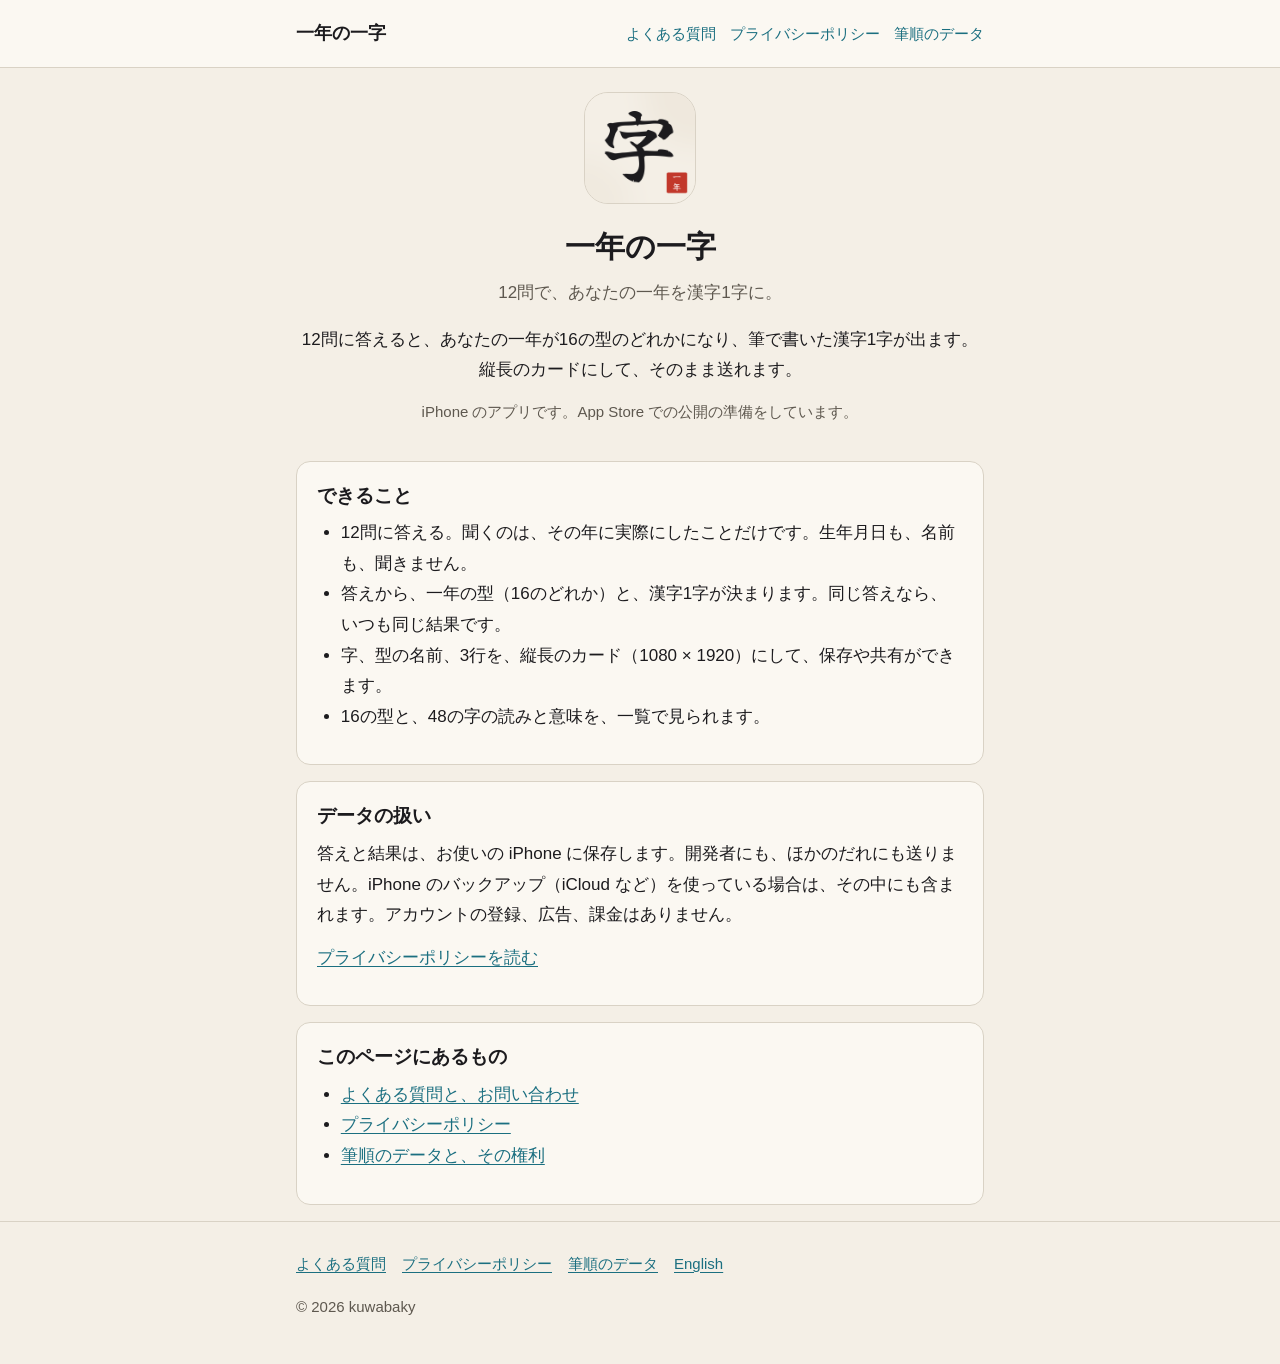
==== index.html @ 3747ed6d "一年の一字のサポート、プライバシーポリシー、筆順のデータを置く Co-Authored-By: Claude Opus 5.5 <noreply@anthropic.com> Claude-Sessi" ====
<!doctype html>
<html lang="ja">
<head>
  <meta charset="utf-8">
  <meta name="viewport" content="width=device-width, initial-scale=1">
  <title>一年の一字 — 12問で、あなたの一年を漢字1字に</title>
  <meta name="description" content="12問に答えると、あなたの一年が16の型のどれかになり、筆で書いた漢字1字が出るアプリ「一年の一字」の公開ページです。">
  <meta name="theme-color" content="#f4efe6" media="(prefers-color-scheme: light)">
  <meta name="theme-color" content="#1a1917" media="(prefers-color-scheme: dark)">
  <link rel="icon" href="icon.png">
  <link rel="apple-touch-icon" href="icon.png">
  <link rel="stylesheet" href="style.css">
</head>
<body>
  <header class="site-header">
    <div class="wrap">
      <a class="brand" href="./">一年の一字</a>
      <nav class="site-nav" aria-label="サイト内">
        <a href="support.html">よくある質問</a>
        <a href="privacy.html">プライバシーポリシー</a>
        <a href="strokes.html">筆順のデータ</a>
      </nav>
    </div>
  </header>

  <main class="wrap">
    <section class="hero">
      <img class="app-icon" src="icon.png" alt="一年の一字のアイコン" width="112" height="112">
      <p class="logo">一年の一字</p>
      <p class="pitch">12問で、あなたの一年を漢字1字に。</p>
      <p>12問に答えると、あなたの一年が16の型のどれかになり、筆で書いた漢字1字が出ます。縦長のカードにして、そのまま送れます。</p>
      <p class="note">iPhone のアプリです。App Store での公開の準備をしています。</p>
    </section>

    <section class="card">
      <h2>できること</h2>
      <ul>
        <li>12問に答える。聞くのは、その年に実際にしたことだけです。生年月日も、名前も、聞きません。</li>
        <li>答えから、一年の型（16のどれか）と、漢字1字が決まります。同じ答えなら、いつも同じ結果です。</li>
        <li>字、型の名前、3行を、縦長のカード（1080 × 1920）にして、保存や共有ができます。</li>
        <li>16の型と、48の字の読みと意味を、一覧で見られます。</li>
      </ul>
    </section>

    <section class="card">
      <h2>データの扱い</h2>
      <p>答えと結果は、お使いの iPhone に保存します。開発者にも、ほかのだれにも送りません。iPhone のバックアップ（iCloud など）を使っている場合は、その中にも含まれます。アカウントの登録、広告、課金はありません。</p>
      <p><a href="privacy.html">プライバシーポリシーを読む</a></p>
    </section>

    <section class="card">
      <h2>このページにあるもの</h2>
      <ul>
        <li><a href="support.html">よくある質問と、お問い合わせ</a></li>
        <li><a href="privacy.html">プライバシーポリシー</a></li>
        <li><a href="strokes.html">筆順のデータと、その権利</a></li>
      </ul>
    </section>
  </main>

  <footer class="site-footer">
    <div class="wrap">
      <nav aria-label="フッター">
        <a href="support.html">よくある質問</a>
        <a href="privacy.html">プライバシーポリシー</a>
        <a href="strokes.html">筆順のデータ</a>
        <a href="en/" lang="en">English</a>
      </nav>
      <p>&copy; 2026 kuwabaky</p>
    </div>
  </footer>
</body>
</html>
---- style.css ----
/* 一年の一字 の公開ページの共通スタイル。色は、アプリの紙と墨と朱（docs/mocks/README.md の「色と文字」）に合わせる。 */

:root {
  --bg: #f4efe6;
  --surface: #fbf8f2;
  --ink: #1c1b1e;
  --sub: #5e584f;
  --border: #d9d2c5;
  --primary: #1b6f80;
  --seal: #c2382b;
  --soft: #ece5d8;
  --on-ink: #f4efe6;
  --radius: 14px;
  color-scheme: light dark;
}

@media (prefers-color-scheme: dark) {
  :root {
    --bg: #1a1917;
    --surface: #262421;
    --ink: #f1ece2;
    --sub: #b5aea2;
    --border: #3a3733;
    --primary: #7cc4d0;
    --soft: #302d29;
    --on-ink: #1a1917;
  }
}

*,
*::before,
*::after {
  box-sizing: border-box;
}

html {
  -webkit-text-size-adjust: 100%;
}

body {
  margin: 0;
  background: var(--bg);
  color: var(--ink);
  font-family: -apple-system, BlinkMacSystemFont, "Hiragino Sans", "Hiragino Kaku Gothic ProN",
    "Noto Sans JP", "Yu Gothic UI", Meiryo, sans-serif;
  font-size: 17px;
  line-height: 1.8;
  overflow-wrap: anywhere;
}

a {
  color: var(--primary);
  text-underline-offset: 3px;
}

.wrap {
  max-width: 720px;
  margin: 0 auto;
  padding: 0 16px;
}

/* 上の帯 */
.site-header {
  border-bottom: 1px solid var(--border);
  background: var(--surface);
}

.site-header .wrap {
  display: flex;
  flex-wrap: wrap;
  align-items: center;
  justify-content: space-between;
  gap: 8px 16px;
  padding-top: 12px;
  padding-bottom: 12px;
}

.brand {
  color: var(--ink);
  font-weight: 800;
  font-size: 18px;
  text-decoration: none;
}

.site-nav {
  display: flex;
  flex-wrap: wrap;
  gap: 4px 14px;
  font-size: 15px;
}

.site-nav a {
  display: inline-block;
  padding: 8px 0;
  text-decoration: none;
}

.site-nav a[aria-current="page"] {
  color: var(--ink);
  font-weight: 700;
}

/* 本文 */
main {
  padding: 32px 0 48px;
}

h1 {
  font-size: 26px;
  line-height: 1.4;
  margin: 0 0 8px;
}

h2 {
  font-size: 19px;
  line-height: 1.5;
  margin: 32px 0 8px;
}

p {
  margin: 0 0 12px;
}

.meta {
  color: var(--sub);
  font-size: 15px;
  margin-bottom: 24px;
}

.card {
  background: var(--surface);
  border: 1px solid var(--border);
  border-radius: var(--radius);
  padding: 20px;
  margin: 16px 0;
}

.card > h2:first-child {
  margin-top: 0;
}

main ul,
main ol {
  padding-left: 1.4em;
  margin: 0 0 12px;
}

code {
  background: var(--soft);
  border-radius: 6px;
  padding: 1px 5px;
  font-size: 0.92em;
}

/* 表 */
.table-scroll {
  overflow-x: auto;
  margin: 0 0 16px;
}

table {
  width: 100%;
  border-collapse: collapse;
  font-size: 15px;
  line-height: 1.6;
}

th,
td {
  text-align: left;
  vertical-align: top;
  padding: 8px 10px;
  border-bottom: 1px solid var(--border);
}

th {
  background: var(--soft);
  font-weight: 700;
  white-space: nowrap;
}

/* トップ */
.hero {
  text-align: center;
  padding: 24px 0 8px;
}

.hero .app-icon {
  display: block;
  width: 112px;
  height: 112px;
  margin: 0 auto 16px;
  border-radius: 24px;
  border: 1px solid var(--border);
}

.hero .logo {
  font-size: 30px;
  font-weight: 800;
  margin: 0;
}

.hero .pitch {
  color: var(--sub);
  margin: 4px 0 16px;
}

.button {
  display: inline-block;
  min-width: 220px;
  min-height: 48px;
  padding: 10px 20px;
  border-radius: var(--radius);
  background: var(--ink);
  color: var(--on-ink);
  font-weight: 700;
  text-align: center;
  text-decoration: none;
}

.note {
  color: var(--sub);
  font-size: 15px;
}

/* 下の帯 */
.site-footer {
  border-top: 1px solid var(--border);
  color: var(--sub);
  font-size: 15px;
  padding: 20px 0 32px;
}

.site-footer nav {
  display: flex;
  flex-wrap: wrap;
  gap: 4px 16px;
  margin-bottom: 8px;
}

.site-footer nav a {
  display: inline-block;
  padding: 8px 0;
}
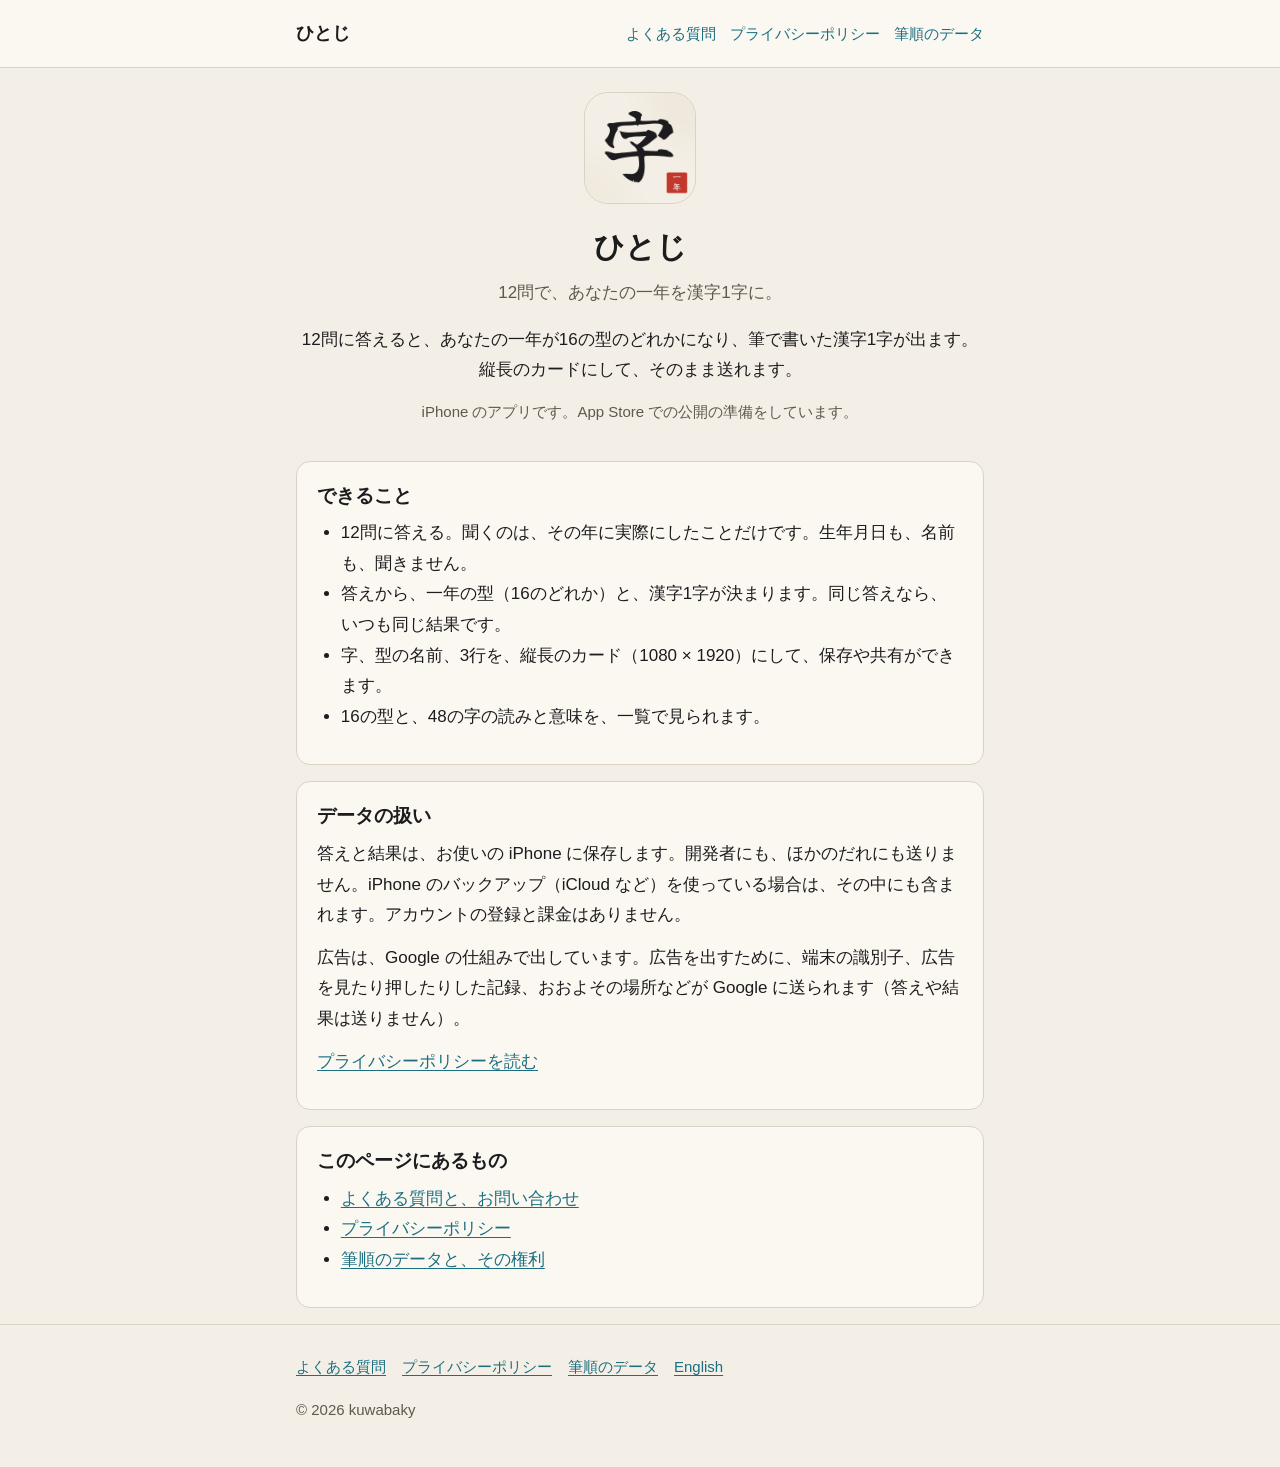
==== commit 9e59fdb4: "ページを直す（広告と ATT、名前「ひとじ」） Co-Authored-By: Claude Opus 5.5 <noreply@anthropic.com> Claude-Session: http" ====
--- a/index.html
+++ b/index.html
@@ -3,8 +3,8 @@
 <head>
   <meta charset="utf-8">
   <meta name="viewport" content="width=device-width, initial-scale=1">
-  <title>一年の一字 — 12問で、あなたの一年を漢字1字に</title>
-  <meta name="description" content="12問に答えると、あなたの一年が16の型のどれかになり、筆で書いた漢字1字が出るアプリ「一年の一字」の公開ページです。">
+  <title>ひとじ — 12問で、あなたの一年を漢字1字に</title>
+  <meta name="description" content="12問に答えると、あなたの一年が16の型のどれかになり、筆で書いた漢字1字が出るアプリ「ひとじ」の公開ページです。">
   <meta name="theme-color" content="#f4efe6" media="(prefers-color-scheme: light)">
   <meta name="theme-color" content="#1a1917" media="(prefers-color-scheme: dark)">
   <link rel="icon" href="icon.png">
@@ -14,7 +14,7 @@
 <body>
   <header class="site-header">
     <div class="wrap">
-      <a class="brand" href="./">一年の一字</a>
+      <a class="brand" href="./">ひとじ</a>
       <nav class="site-nav" aria-label="サイト内">
         <a href="support.html">よくある質問</a>
         <a href="privacy.html">プライバシーポリシー</a>
@@ -25,8 +25,8 @@
 
   <main class="wrap">
     <section class="hero">
-      <img class="app-icon" src="icon.png" alt="一年の一字のアイコン" width="112" height="112">
-      <p class="logo">一年の一字</p>
+      <img class="app-icon" src="icon.png" alt="ひとじのアイコン" width="112" height="112">
+      <p class="logo">ひとじ</p>
       <p class="pitch">12問で、あなたの一年を漢字1字に。</p>
       <p>12問に答えると、あなたの一年が16の型のどれかになり、筆で書いた漢字1字が出ます。縦長のカードにして、そのまま送れます。</p>
       <p class="note">iPhone のアプリです。App Store での公開の準備をしています。</p>
@@ -44,7 +44,8 @@
 
     <section class="card">
       <h2>データの扱い</h2>
-      <p>答えと結果は、お使いの iPhone に保存します。開発者にも、ほかのだれにも送りません。iPhone のバックアップ（iCloud など）を使っている場合は、その中にも含まれます。アカウントの登録、広告、課金はありません。</p>
+      <p>答えと結果は、お使いの iPhone に保存します。開発者にも、ほかのだれにも送りません。iPhone のバックアップ（iCloud など）を使っている場合は、その中にも含まれます。アカウントの登録と課金はありません。</p>
+      <p>広告は、Google の仕組みで出しています。広告を出すために、端末の識別子、広告を見たり押したりした記録、おおよその場所などが Google に送られます（答えや結果は送りません）。</p>
       <p><a href="privacy.html">プライバシーポリシーを読む</a></p>
     </section>
 
--- a/style.css
+++ b/style.css
@@ -1,4 +1,4 @@
-/* 一年の一字 の公開ページの共通スタイル。色は、アプリの紙と墨と朱（docs/mocks/README.md の「色と文字」）に合わせる。 */
+/* ひとじ の公開ページの共通スタイル。色は、アプリの紙と墨と朱（docs/mocks/README.md の「色と文字」）に合わせる。 */
 
 :root {
   --bg: #f4efe6;
